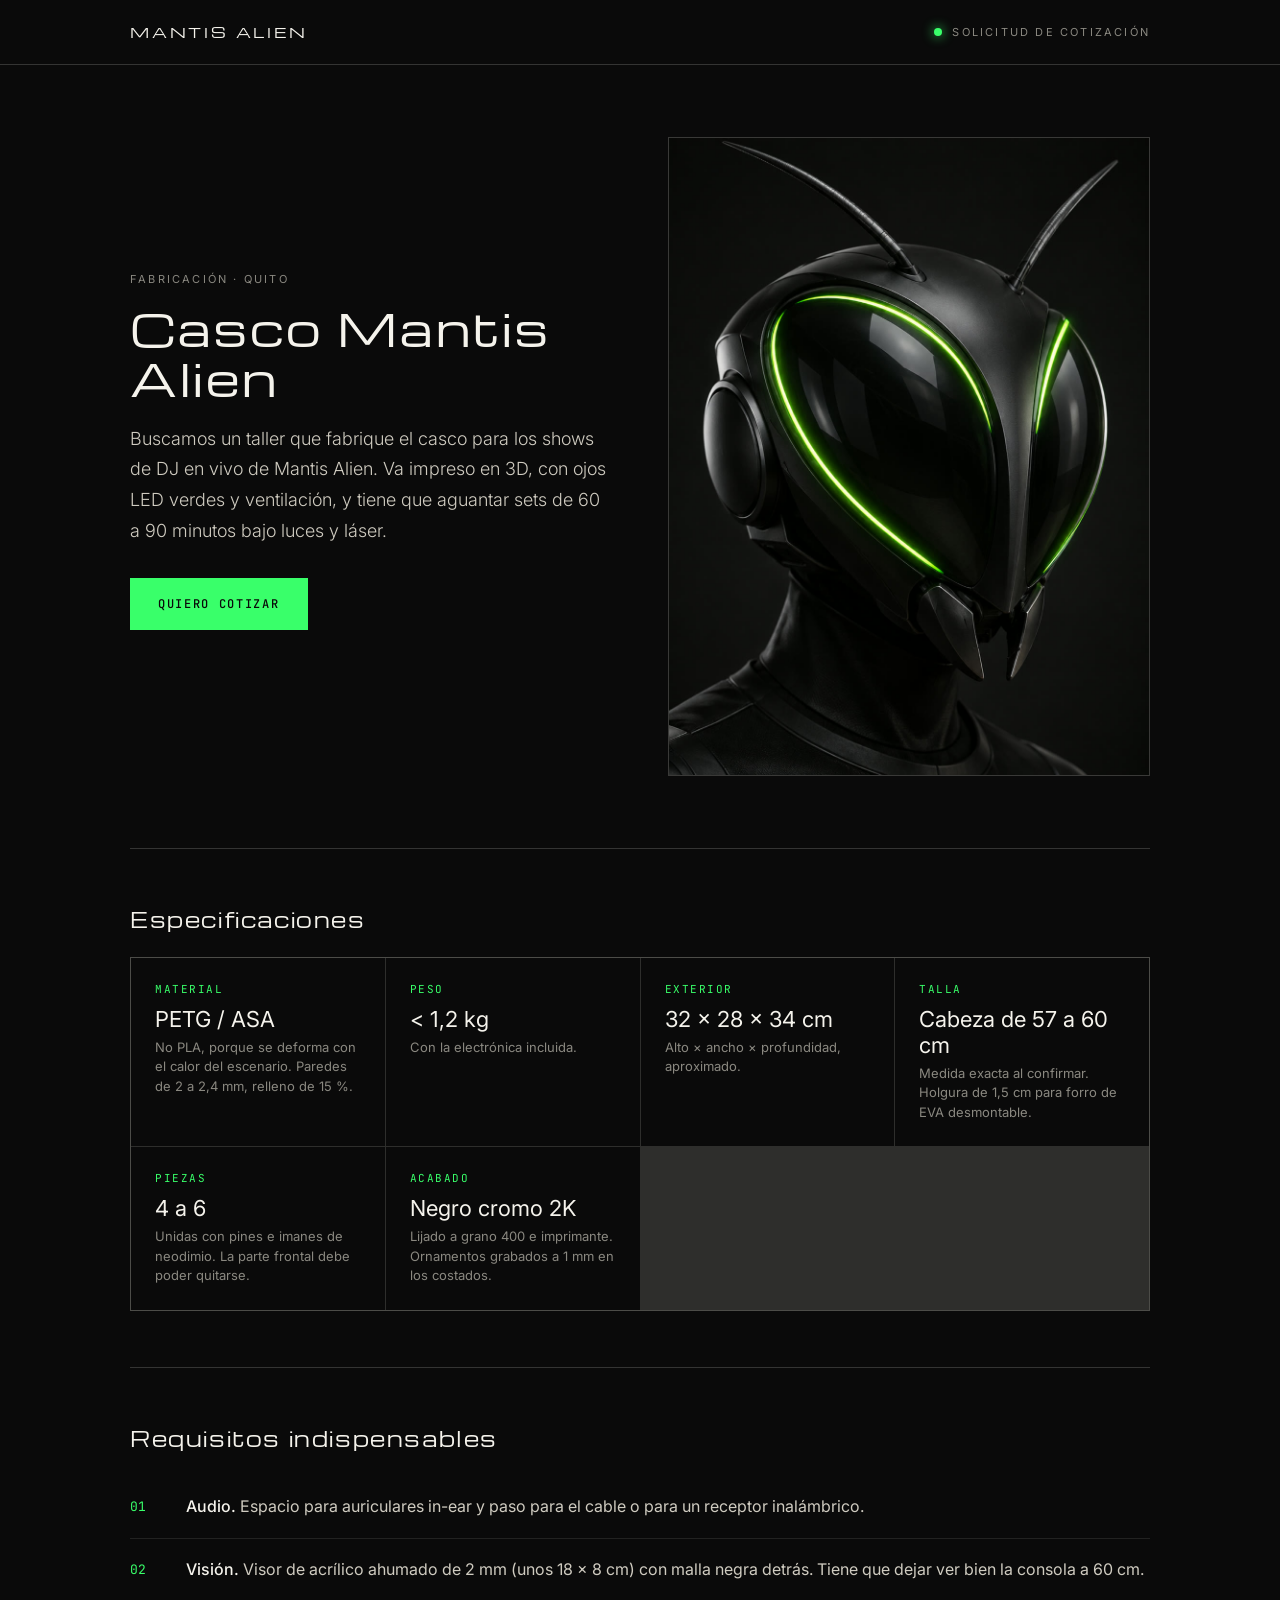
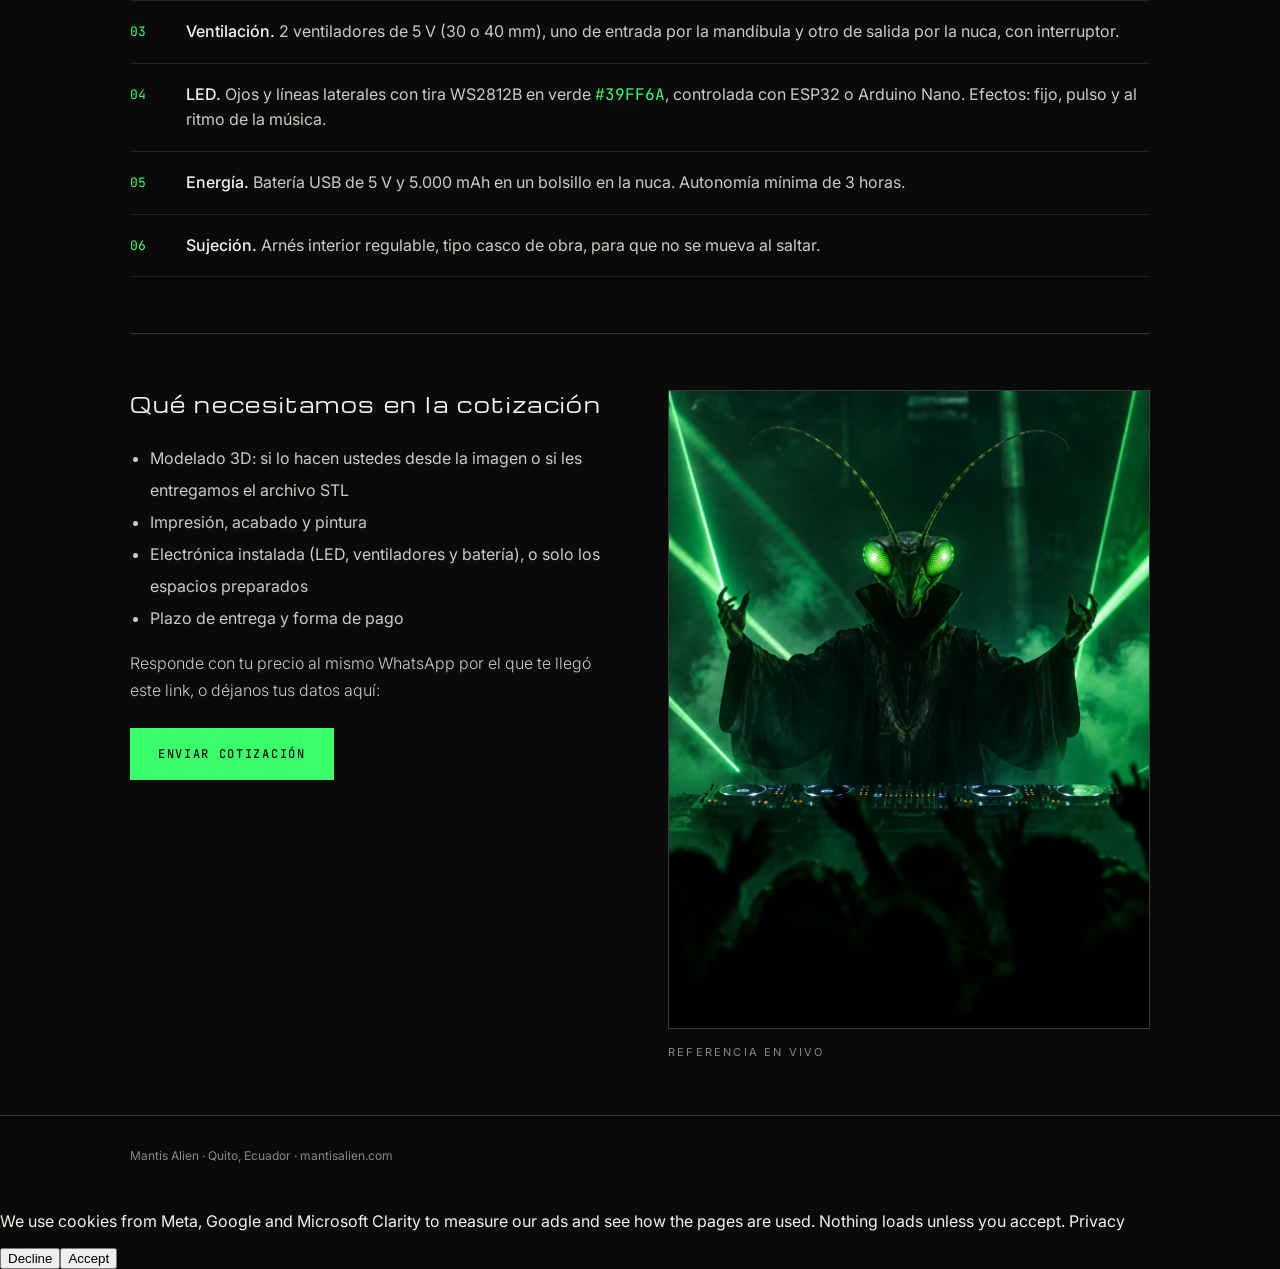
==== casco.html @ 7d192643 "Add helmet fabrication brief page (noindex) Co-Authored-By: Claude Opus 5.5 <noreply@anthropic.com> " ====
<!doctype html>
<html lang="es">
<head>
<meta charset="utf-8">
<meta name="viewport" content="width=device-width, initial-scale=1">
<title>Casco Mantis Alien — Solicitud de cotización</title>
<meta name="robots" content="noindex, nofollow">
<meta name="description" content="Brief de fabricación del casco Mantis Alien para shows de DJ en vivo. Solicitud de cotización.">
<meta property="og:title" content="Casco Mantis Alien — Solicitud de cotización">
<meta property="og:description" content="Casco impreso en 3D con LED y ventilación para shows de DJ. ¿Nos cotizas?">
<meta property="og:image" content="https://mantisalien.com/assets/casco/casco-b.jpg">
<meta property="og:url" content="https://mantisalien.com/casco.html">
<meta name="twitter:card" content="summary_large_image">
<meta name="theme-color" content="#0A0A0A">
<link rel="icon" href="assets/favicon.svg" type="image/svg+xml">
<link rel="preconnect" href="https://fonts.googleapis.com">
<link rel="preconnect" href="https://fonts.gstatic.com" crossorigin>
<link href="https://fonts.googleapis.com/css2?family=Michroma&family=Inter:wght@300;400;500;600&family=JetBrains+Mono:wght@400;500&display=swap" rel="stylesheet">
<style>
  body{margin:0;background:#0A0A0A;color:#F5F3EC;font-family:'Inter',sans-serif}
  *{box-sizing:border-box} a{color:inherit;text-decoration:none}
  .disp{font-family:'Michroma',sans-serif}.mono{font-family:'JetBrains Mono',monospace}
  .wrap{max-width:1100px;margin:0 auto;padding:0 40px}
  .bar{border-bottom:1px solid rgba(245,243,236,.18)}
  .bar .wrap{display:flex;justify-content:space-between;align-items:center;padding-top:22px;padding-bottom:22px}
  .lbl{font-size:11px;letter-spacing:.2em;text-transform:uppercase;color:#8A8880}
  .dot{width:8px;height:8px;border-radius:50%;background:#39FF6A;display:inline-block;margin-right:10px;box-shadow:0 0 12px #39FF6A}
  .hero{display:grid;grid-template-columns:1fr 1fr;gap:56px;align-items:center;padding:72px 0}
  .hero img{width:100%;display:block;border:1px solid rgba(245,243,236,.2)}
  h1{margin:16px 0 20px;font-size:44px;line-height:1.15;font-weight:400;letter-spacing:.05em}
  h2{font-size:20px;font-weight:400;letter-spacing:.08em;margin:0 0 24px}
  p.lead{font-size:18px;line-height:1.7;font-weight:300;color:#CFCBC0}
  .btn{display:inline-block;background:#39FF6A;color:#0A0A0A;padding:18px 28px;font-family:'JetBrains Mono',monospace;font-size:12px;letter-spacing:.14em;text-transform:uppercase;font-weight:500}
  .btn:hover{background:#F5F3EC}
  section{border-top:1px solid rgba(245,243,236,.18);padding:56px 0}
  .specs{display:grid;grid-template-columns:repeat(auto-fill,minmax(230px,1fr));gap:1px;background:rgba(245,243,236,.15);border:1px solid rgba(245,243,236,.15)}
  .spec{background:#0A0A0A;padding:24px}
  .spec .k{font-family:'JetBrains Mono',monospace;font-size:11px;letter-spacing:.14em;text-transform:uppercase;color:#39FF6A}
  .spec .v{font-size:22px;margin:10px 0 6px}
  .spec .n{font-size:13px;color:#8A8880;line-height:1.5}
  ol.req{list-style:none;padding:0;margin:0;counter-reset:r}
  ol.req li{counter-increment:r;display:grid;grid-template-columns:56px 1fr;padding:18px 0;border-bottom:1px solid rgba(245,243,236,.1);font-size:16px;line-height:1.6;color:#CFCBC0}
  ol.req li::before{content:"0" counter(r);font-family:'JetBrains Mono',monospace;color:#39FF6A;font-size:13px;padding-top:3px}
  ol.req b{color:#F5F3EC;font-weight:500}
  .two{display:grid;grid-template-columns:1fr 1fr;gap:56px;align-items:start}
  .two img{width:100%;border:1px solid rgba(245,243,236,.2)}
  ul.q{padding-left:20px;line-height:2;color:#CFCBC0;font-size:16px}
  footer{border-top:1px solid rgba(245,243,236,.18);padding:32px 0;color:#8A8880;font-size:12px}
  @media (max-width:820px){
    .wrap{padding:0 16px}.hero,.two{grid-template-columns:1fr;gap:32px}.hero{padding:40px 0}
    h1{font-size:30px}
  }
</style>
</head>
<body>
<div class="bar"><div class="wrap">
  <a href="https://mantisalien.com" class="disp" style="letter-spacing:.2em;font-size:14px">MANTIS ALIEN</a>
  <span class="lbl"><span class="dot"></span>Solicitud de cotización</span>
</div></div>

<main class="wrap">
  <div class="hero">
    <div>
      <span class="lbl">Fabricación · Quito</span>
      <h1 class="disp">Casco Mantis Alien</h1>
      <p class="lead">Buscamos un taller que fabrique el casco para los shows de DJ en vivo de Mantis Alien. Va impreso en 3D, con ojos LED verdes y ventilación, y tiene que aguantar sets de 60 a 90 minutos bajo luces y láser.</p>
      <p style="margin-top:32px"><a class="btn" href="#cotizar">Quiero cotizar</a></p>
    </div>
    <img src="assets/casco/casco-b.jpg" alt="Concepto del casco Mantis Alien: negro cromo con ojos LED verdes">
  </div>

  <section>
    <h2 class="disp">Especificaciones</h2>
    <div class="specs">
      <div class="spec"><div class="k">Material</div><div class="v">PETG / ASA</div><div class="n">No PLA, porque se deforma con el calor del escenario. Paredes de 2 a 2,4 mm, relleno de 15 %.</div></div>
      <div class="spec"><div class="k">Peso</div><div class="v">&lt; 1,2 kg</div><div class="n">Con la electrónica incluida.</div></div>
      <div class="spec"><div class="k">Exterior</div><div class="v">32 × 28 × 34 cm</div><div class="n">Alto × ancho × profundidad, aproximado.</div></div>
      <div class="spec"><div class="k">Talla</div><div class="v">Cabeza de 57 a 60 cm</div><div class="n">Medida exacta al confirmar. Holgura de 1,5 cm para forro de EVA desmontable.</div></div>
      <div class="spec"><div class="k">Piezas</div><div class="v">4 a 6</div><div class="n">Unidas con pines e imanes de neodimio. La parte frontal debe poder quitarse.</div></div>
      <div class="spec"><div class="k">Acabado</div><div class="v">Negro cromo 2K</div><div class="n">Lijado a grano 400 e imprimante. Ornamentos grabados a 1 mm en los costados.</div></div>
    </div>
  </section>

  <section>
    <h2 class="disp">Requisitos indispensables</h2>
    <ol class="req">
      <li><span><b>Audio.</b> Espacio para auriculares in-ear y paso para el cable o para un receptor inalámbrico.</span></li>
      <li><span><b>Visión.</b> Visor de acrílico ahumado de 2 mm (unos 18 × 8 cm) con malla negra detrás. Tiene que dejar ver bien la consola a 60 cm.</span></li>
      <li><span><b>Ventilación.</b> 2 ventiladores de 5 V (30 o 40 mm), uno de entrada por la mandíbula y otro de salida por la nuca, con interruptor.</span></li>
      <li><span><b>LED.</b> Ojos y líneas laterales con tira WS2812B en verde <span class="mono" style="color:#39FF6A">#39FF6A</span>, controlada con ESP32 o Arduino Nano. Efectos: fijo, pulso y al ritmo de la música.</span></li>
      <li><span><b>Energía.</b> Batería USB de 5 V y 5.000 mAh en un bolsillo en la nuca. Autonomía mínima de 3 horas.</span></li>
      <li><span><b>Sujeción.</b> Arnés interior regulable, tipo casco de obra, para que no se mueva al saltar.</span></li>
    </ol>
  </section>

  <section id="cotizar">
    <div class="two">
      <div>
        <h2 class="disp">Qué necesitamos en la cotización</h2>
        <ul class="q">
          <li>Modelado 3D: si lo hacen ustedes desde la imagen o si les entregamos el archivo STL</li>
          <li>Impresión, acabado y pintura</li>
          <li>Electrónica instalada (LED, ventiladores y batería), o solo los espacios preparados</li>
          <li>Plazo de entrega y forma de pago</li>
        </ul>
        <p class="lead" style="font-size:16px">Responde con tu precio al mismo WhatsApp por el que te llegó este link, o déjanos tus datos aquí:</p>
        <p style="margin-top:24px"><a class="btn" href="community.html?topic=casco">Enviar cotización</a></p>
      </div>
      <figure style="margin:0">
        <img src="assets/casco/casco-vivo.jpg" alt="Referencia de cómo se ve el casco en un show en vivo">
        <figcaption class="lbl" style="margin-top:12px">Referencia en vivo</figcaption>
      </figure>
    </div>
  </section>
</main>

<footer><div class="wrap">Mantis Alien · Quito, Ecuador · mantisalien.com</div></footer>
<script src="assets/tracking.js" defer></script>
</body>
</html>
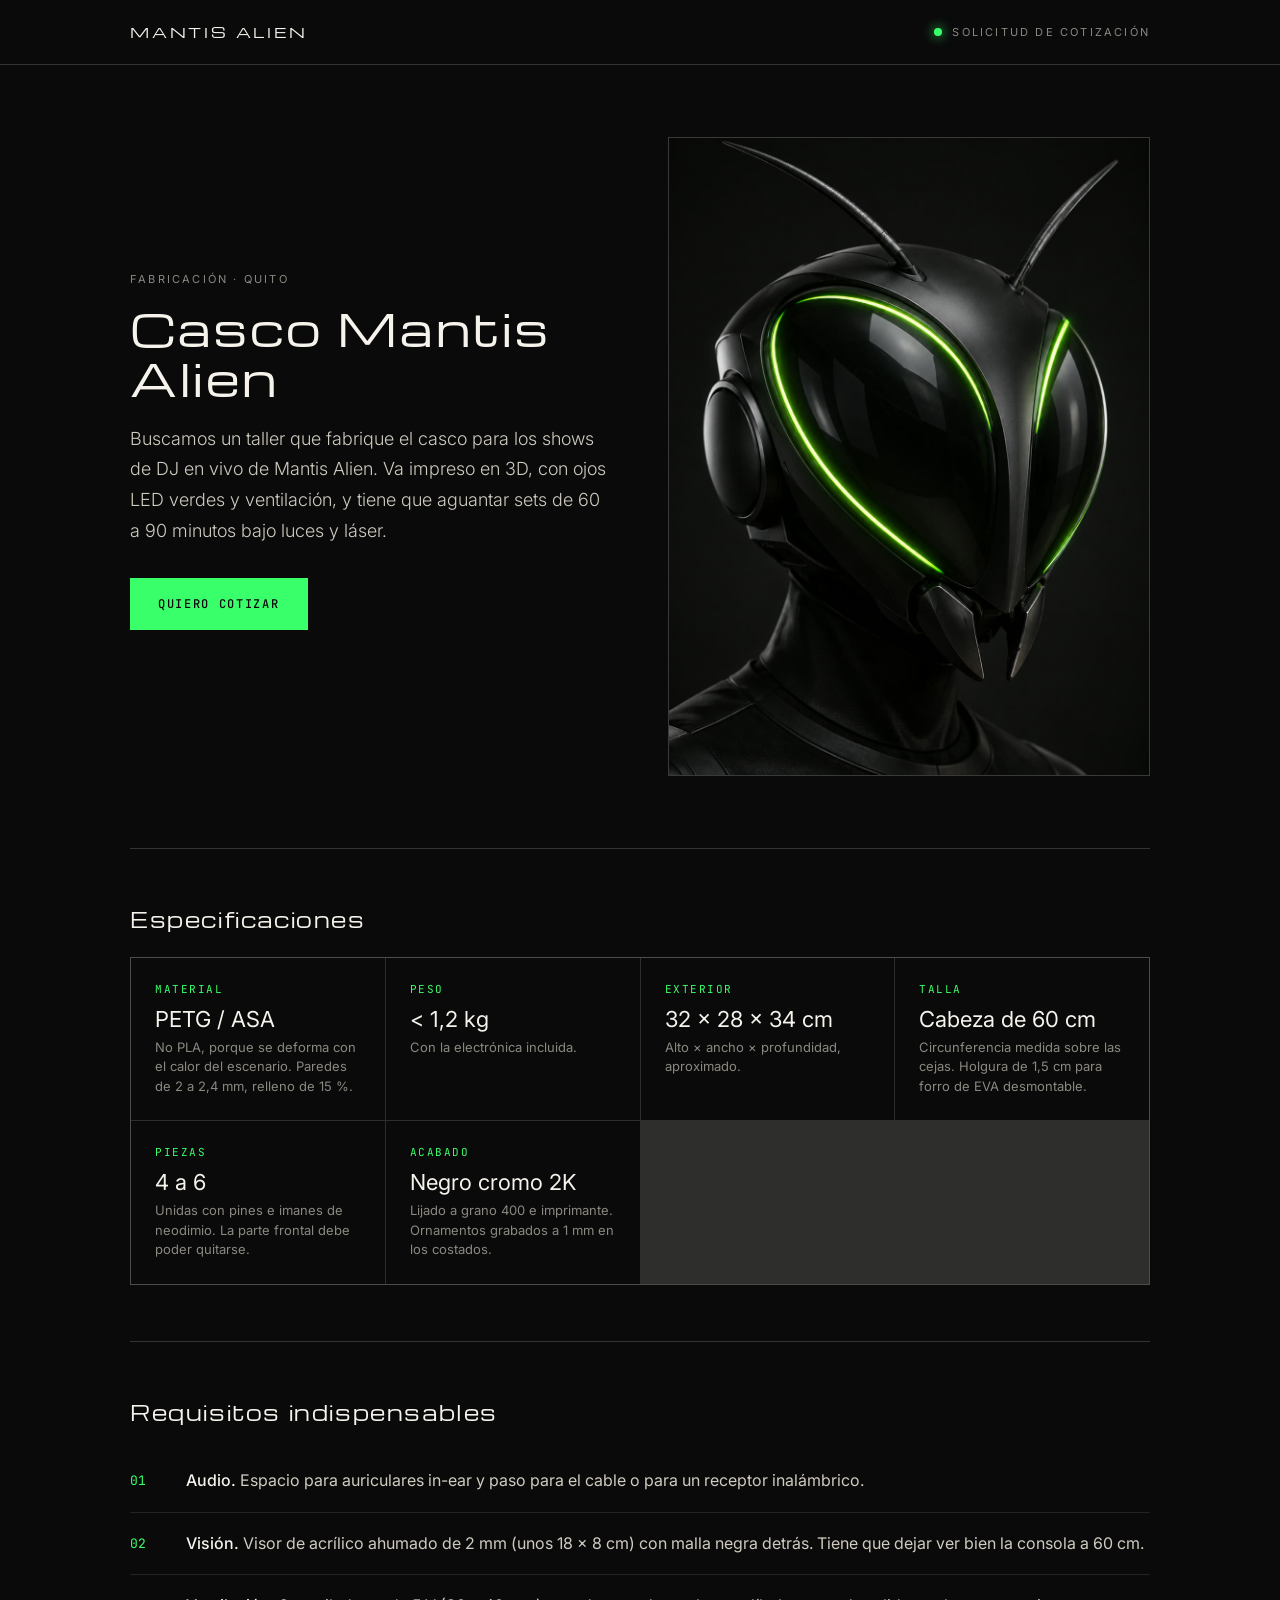
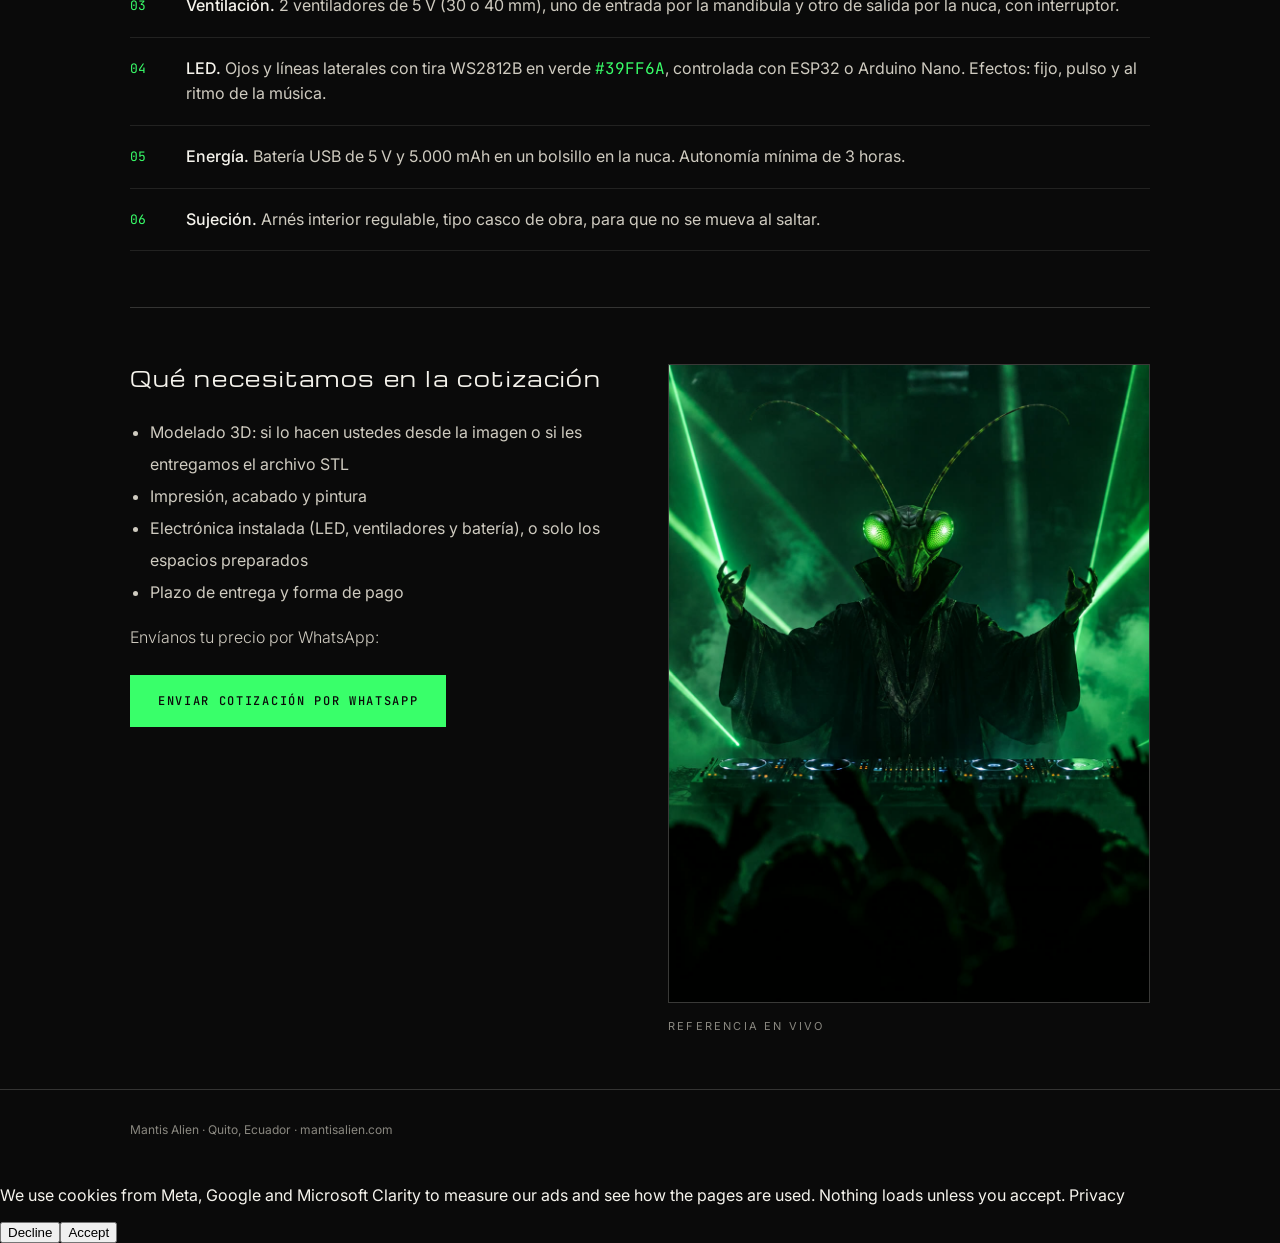
==== commit 7bb4a647: "Casco brief: 60 cm head size, WhatsApp CTA Co-Authored-By: Claude Opus 5.5 <noreply@anthropic.com> C" ====
--- a/casco.html
+++ b/casco.html
@@ -64,7 +64,7 @@
       <span class="lbl">Fabricación · Quito</span>
       <h1 class="disp">Casco Mantis Alien</h1>
       <p class="lead">Buscamos un taller que fabrique el casco para los shows de DJ en vivo de Mantis Alien. Va impreso en 3D, con ojos LED verdes y ventilación, y tiene que aguantar sets de 60 a 90 minutos bajo luces y láser.</p>
-      <p style="margin-top:32px"><a class="btn" href="#cotizar">Quiero cotizar</a></p>
+      <p style="margin-top:32px"><a class="btn" href="https://wa.me/593981872561?text=Hola%2C%20vi%20el%20brief%20del%20casco%20Mantis%20Alien%20y%20quiero%20cotizar." target="_blank" rel="noopener">Quiero cotizar</a></p>
     </div>
     <img src="assets/casco/casco-b.jpg" alt="Concepto del casco Mantis Alien: negro cromo con ojos LED verdes">
   </div>
@@ -75,7 +75,7 @@
       <div class="spec"><div class="k">Material</div><div class="v">PETG / ASA</div><div class="n">No PLA, porque se deforma con el calor del escenario. Paredes de 2 a 2,4 mm, relleno de 15 %.</div></div>
       <div class="spec"><div class="k">Peso</div><div class="v">&lt; 1,2 kg</div><div class="n">Con la electrónica incluida.</div></div>
       <div class="spec"><div class="k">Exterior</div><div class="v">32 × 28 × 34 cm</div><div class="n">Alto × ancho × profundidad, aproximado.</div></div>
-      <div class="spec"><div class="k">Talla</div><div class="v">Cabeza de 57 a 60 cm</div><div class="n">Medida exacta al confirmar. Holgura de 1,5 cm para forro de EVA desmontable.</div></div>
+      <div class="spec"><div class="k">Talla</div><div class="v">Cabeza de 60 cm</div><div class="n">Circunferencia medida sobre las cejas. Holgura de 1,5 cm para forro de EVA desmontable.</div></div>
       <div class="spec"><div class="k">Piezas</div><div class="v">4 a 6</div><div class="n">Unidas con pines e imanes de neodimio. La parte frontal debe poder quitarse.</div></div>
       <div class="spec"><div class="k">Acabado</div><div class="v">Negro cromo 2K</div><div class="n">Lijado a grano 400 e imprimante. Ornamentos grabados a 1 mm en los costados.</div></div>
     </div>
@@ -103,8 +103,8 @@
           <li>Electrónica instalada (LED, ventiladores y batería), o solo los espacios preparados</li>
           <li>Plazo de entrega y forma de pago</li>
         </ul>
-        <p class="lead" style="font-size:16px">Responde con tu precio al mismo WhatsApp por el que te llegó este link, o déjanos tus datos aquí:</p>
-        <p style="margin-top:24px"><a class="btn" href="community.html?topic=casco">Enviar cotización</a></p>
+        <p class="lead" style="font-size:16px">Envíanos tu precio por WhatsApp:</p>
+        <p style="margin-top:24px"><a class="btn" href="https://wa.me/593981872561?text=Hola%2C%20vi%20el%20brief%20del%20casco%20Mantis%20Alien%20y%20quiero%20cotizar." target="_blank" rel="noopener">Enviar cotización por WhatsApp</a></p>
       </div>
       <figure style="margin:0">
         <img src="assets/casco/casco-vivo.jpg" alt="Referencia de cómo se ve el casco en un show en vivo">
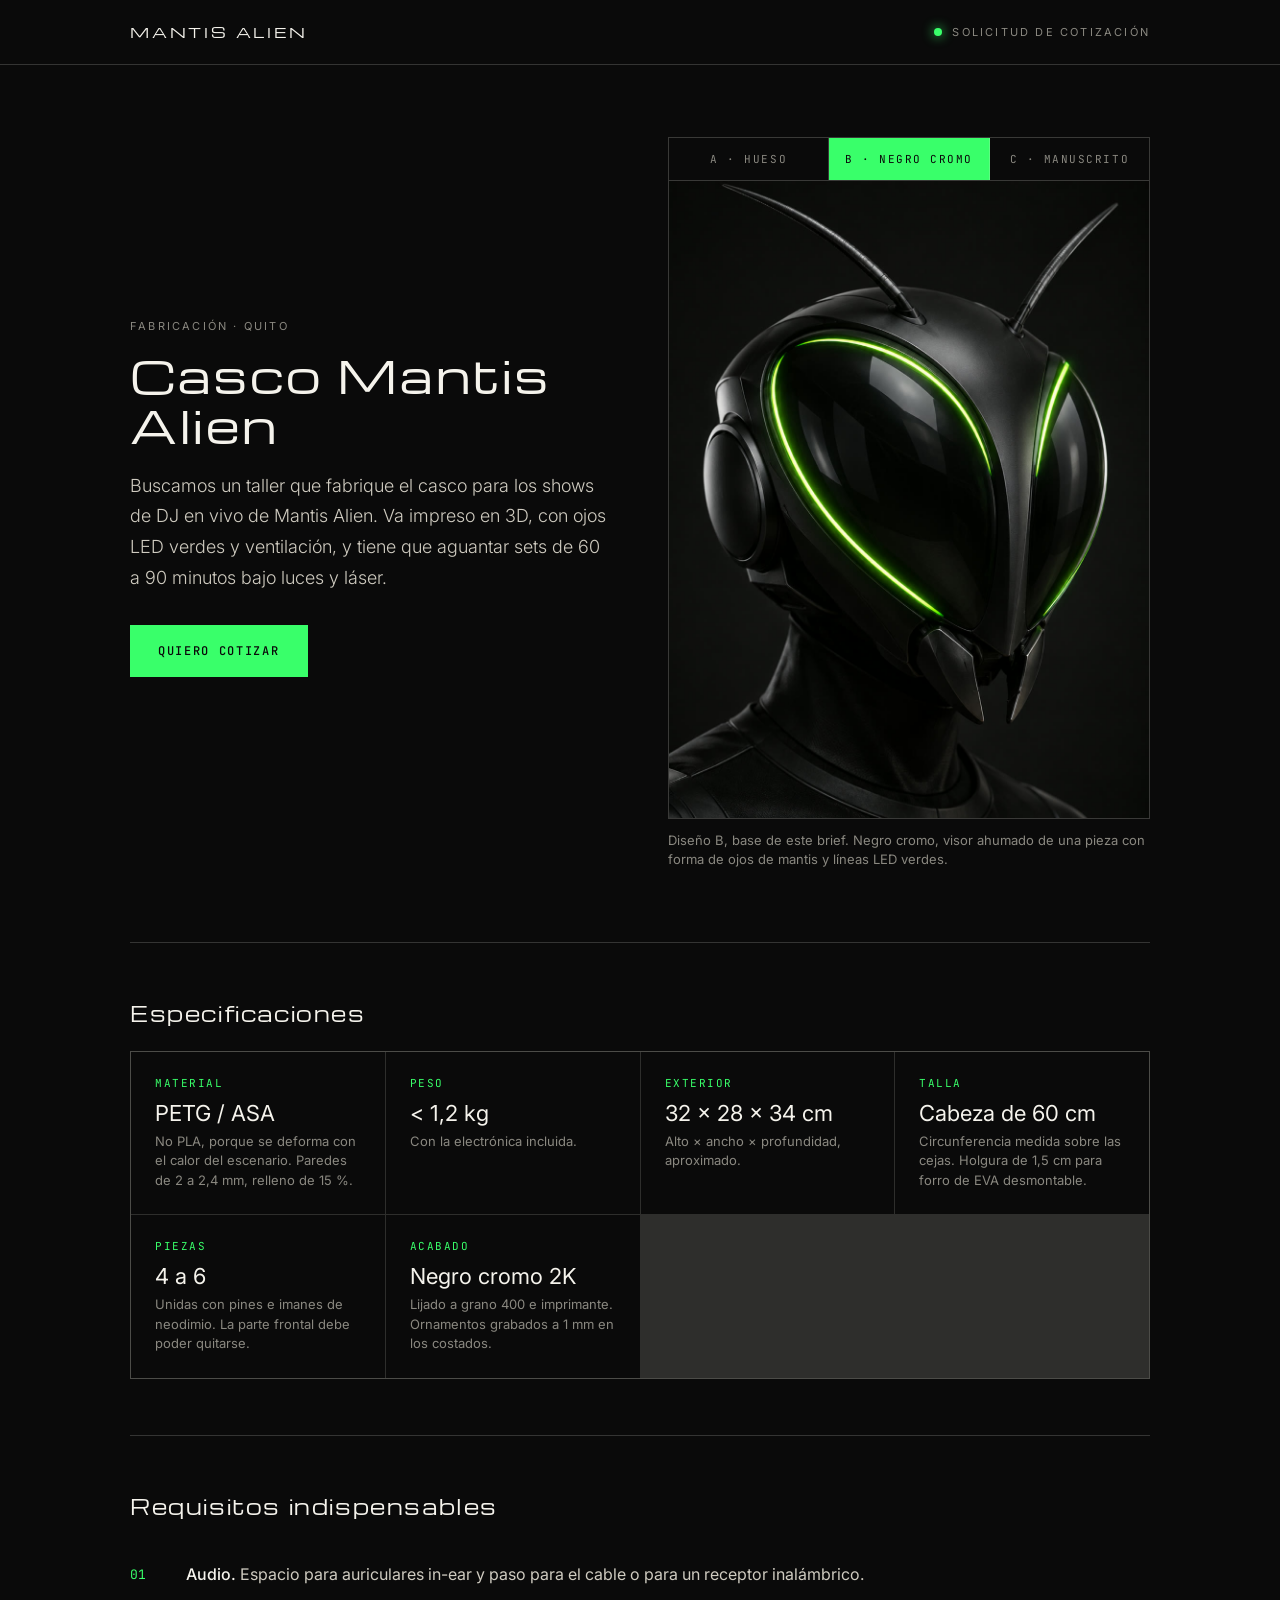
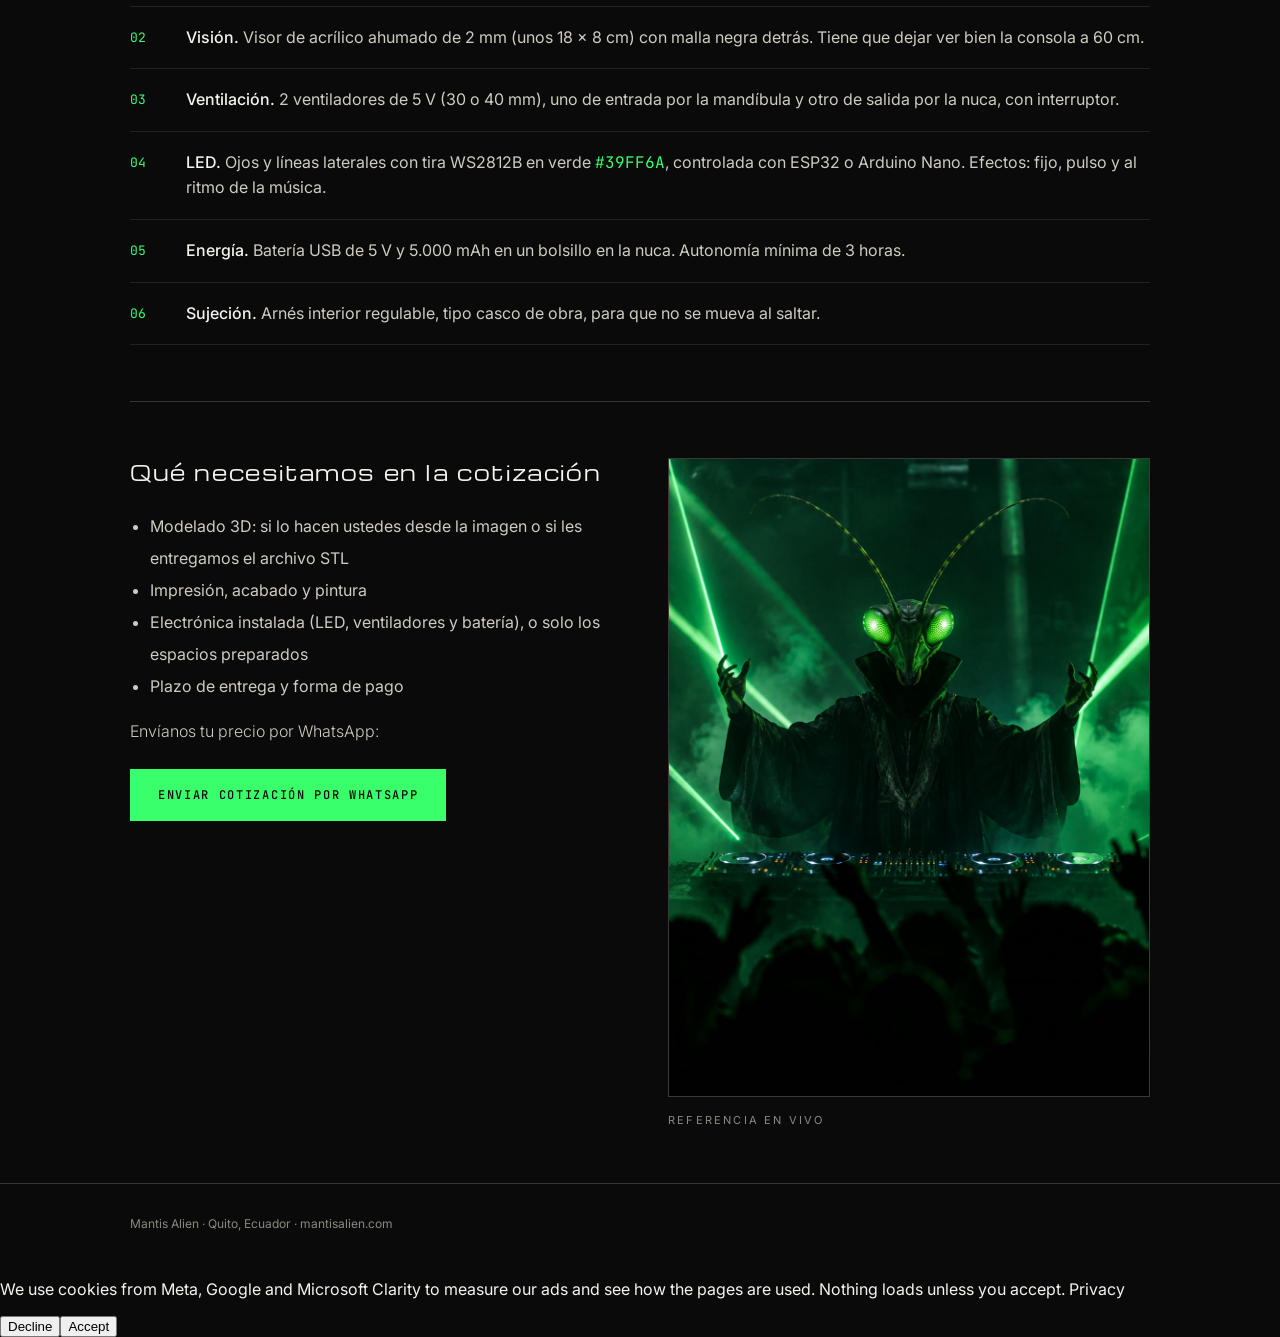
==== commit 114d7cac: "Casco brief: tabs with all three helmet designs (A, B, C) Co-Authored-By: Claude Opus 5.5 <noreply@a" ====
--- a/casco.html
+++ b/casco.html
@@ -26,7 +26,7 @@
   .lbl{font-size:11px;letter-spacing:.2em;text-transform:uppercase;color:#8A8880}
   .dot{width:8px;height:8px;border-radius:50%;background:#39FF6A;display:inline-block;margin-right:10px;box-shadow:0 0 12px #39FF6A}
   .hero{display:grid;grid-template-columns:1fr 1fr;gap:56px;align-items:center;padding:72px 0}
-  .hero img{width:100%;display:block;border:1px solid rgba(245,243,236,.2)}
+  .hero img,.panel img{width:100%;display:block;border:1px solid rgba(245,243,236,.2)}
   h1{margin:16px 0 20px;font-size:44px;line-height:1.15;font-weight:400;letter-spacing:.05em}
   h2{font-size:20px;font-weight:400;letter-spacing:.08em;margin:0 0 24px}
   p.lead{font-size:18px;line-height:1.7;font-weight:300;color:#CFCBC0}
@@ -46,6 +46,14 @@
   .two img{width:100%;border:1px solid rgba(245,243,236,.2)}
   ul.q{padding-left:20px;line-height:2;color:#CFCBC0;font-size:16px}
   footer{border-top:1px solid rgba(245,243,236,.18);padding:32px 0;color:#8A8880;font-size:12px}
+  .tabs{display:flex;gap:0;border:1px solid rgba(245,243,236,.2);border-bottom:0}
+  .tabs button{flex:1;background:transparent;color:#8A8880;border:0;border-right:1px solid rgba(245,243,236,.2);padding:14px 8px;font-family:'JetBrains Mono',monospace;font-size:11px;letter-spacing:.14em;text-transform:uppercase;cursor:pointer}
+  .tabs button:last-child{border-right:0}
+  .tabs button[aria-selected="true"]{color:#0A0A0A;background:#39FF6A}
+  .tabs button:hover:not([aria-selected="true"]){color:#F5F3EC}
+  .tabs button:focus-visible{outline:2px solid #39FF6A;outline-offset:-2px}
+  .panel[hidden]{display:none}
+  .panel p{margin:12px 0 0;font-size:13px;line-height:1.5;color:#8A8880}
   @media (max-width:820px){
     .wrap{padding:0 16px}.hero,.two{grid-template-columns:1fr;gap:32px}.hero{padding:40px 0}
     h1{font-size:30px}
@@ -66,7 +74,25 @@
       <p class="lead">Buscamos un taller que fabrique el casco para los shows de DJ en vivo de Mantis Alien. Va impreso en 3D, con ojos LED verdes y ventilación, y tiene que aguantar sets de 60 a 90 minutos bajo luces y láser.</p>
       <p style="margin-top:32px"><a class="btn" href="https://wa.me/593981872561?text=Hola%2C%20vi%20el%20brief%20del%20casco%20Mantis%20Alien%20y%20quiero%20cotizar." target="_blank" rel="noopener">Quiero cotizar</a></p>
     </div>
-    <img src="assets/casco/casco-b.jpg" alt="Concepto del casco Mantis Alien: negro cromo con ojos LED verdes">
+    <div class="designs">
+      <div class="tabs" role="tablist" aria-label="Diseños del casco">
+        <button type="button" role="tab" id="t-a" aria-controls="p-a" aria-selected="false" tabindex="-1">A · Hueso</button>
+        <button type="button" role="tab" id="t-b" aria-controls="p-b" aria-selected="true">B · Negro cromo</button>
+        <button type="button" role="tab" id="t-c" aria-controls="p-c" aria-selected="false" tabindex="-1">C · Manuscrito</button>
+      </div>
+      <div class="panel" role="tabpanel" id="p-a" aria-labelledby="t-a" hidden>
+        <img src="assets/casco/casco-a.jpg" alt="Diseño A del casco Mantis Alien: carcasa blanco hueso con líneas grabadas y ojos negros con LED verde" loading="lazy">
+        <p>Diseño A. Carcasa blanco hueso mate con líneas grabadas, ojos negros brillantes con LED verde por dentro y antenas delgadas.</p>
+      </div>
+      <div class="panel" role="tabpanel" id="p-b" aria-labelledby="t-b">
+        <img src="assets/casco/casco-b.jpg" alt="Diseño B del casco Mantis Alien: negro cromo con ojos LED verdes">
+        <p>Diseño B, base de este brief. Negro cromo, visor ahumado de una pieza con forma de ojos de mantis y líneas LED verdes.</p>
+      </div>
+      <div class="panel" role="tabpanel" id="p-c" aria-labelledby="t-c" hidden>
+        <img src="assets/casco/casco-c.jpg" alt="Diseño C del casco Mantis Alien: laca negra con ornamentos rojo óxido y dorado y ojos dorados" loading="lazy">
+        <p>Diseño C. Laca negra con ornamentos grabados en rojo óxido y dorado, ojos dorados reflectivos y mandala en la frente.</p>
+      </div>
+    </div>
   </div>
 
   <section>
@@ -115,6 +141,18 @@
 </main>
 
 <footer><div class="wrap">Mantis Alien · Quito, Ecuador · mantisalien.com</div></footer>
+<script>
+(function(){
+  var tabs=[].slice.call(document.querySelectorAll('.tabs [role="tab"]'));
+  function show(t){
+    tabs.forEach(function(x){var on=x===t;x.setAttribute('aria-selected',on);x.tabIndex=on?0:-1;document.getElementById(x.getAttribute('aria-controls')).hidden=!on;});
+  }
+  tabs.forEach(function(t,i){
+    t.addEventListener('click',function(){show(t)});
+    t.addEventListener('keydown',function(e){var d=e.key==='ArrowRight'?1:e.key==='ArrowLeft'?-1:0;if(!d)return;var n=tabs[(i+d+tabs.length)%tabs.length];show(n);n.focus();e.preventDefault();});
+  });
+})();
+</script>
 <script src="assets/tracking.js" defer></script>
 </body>
 </html>
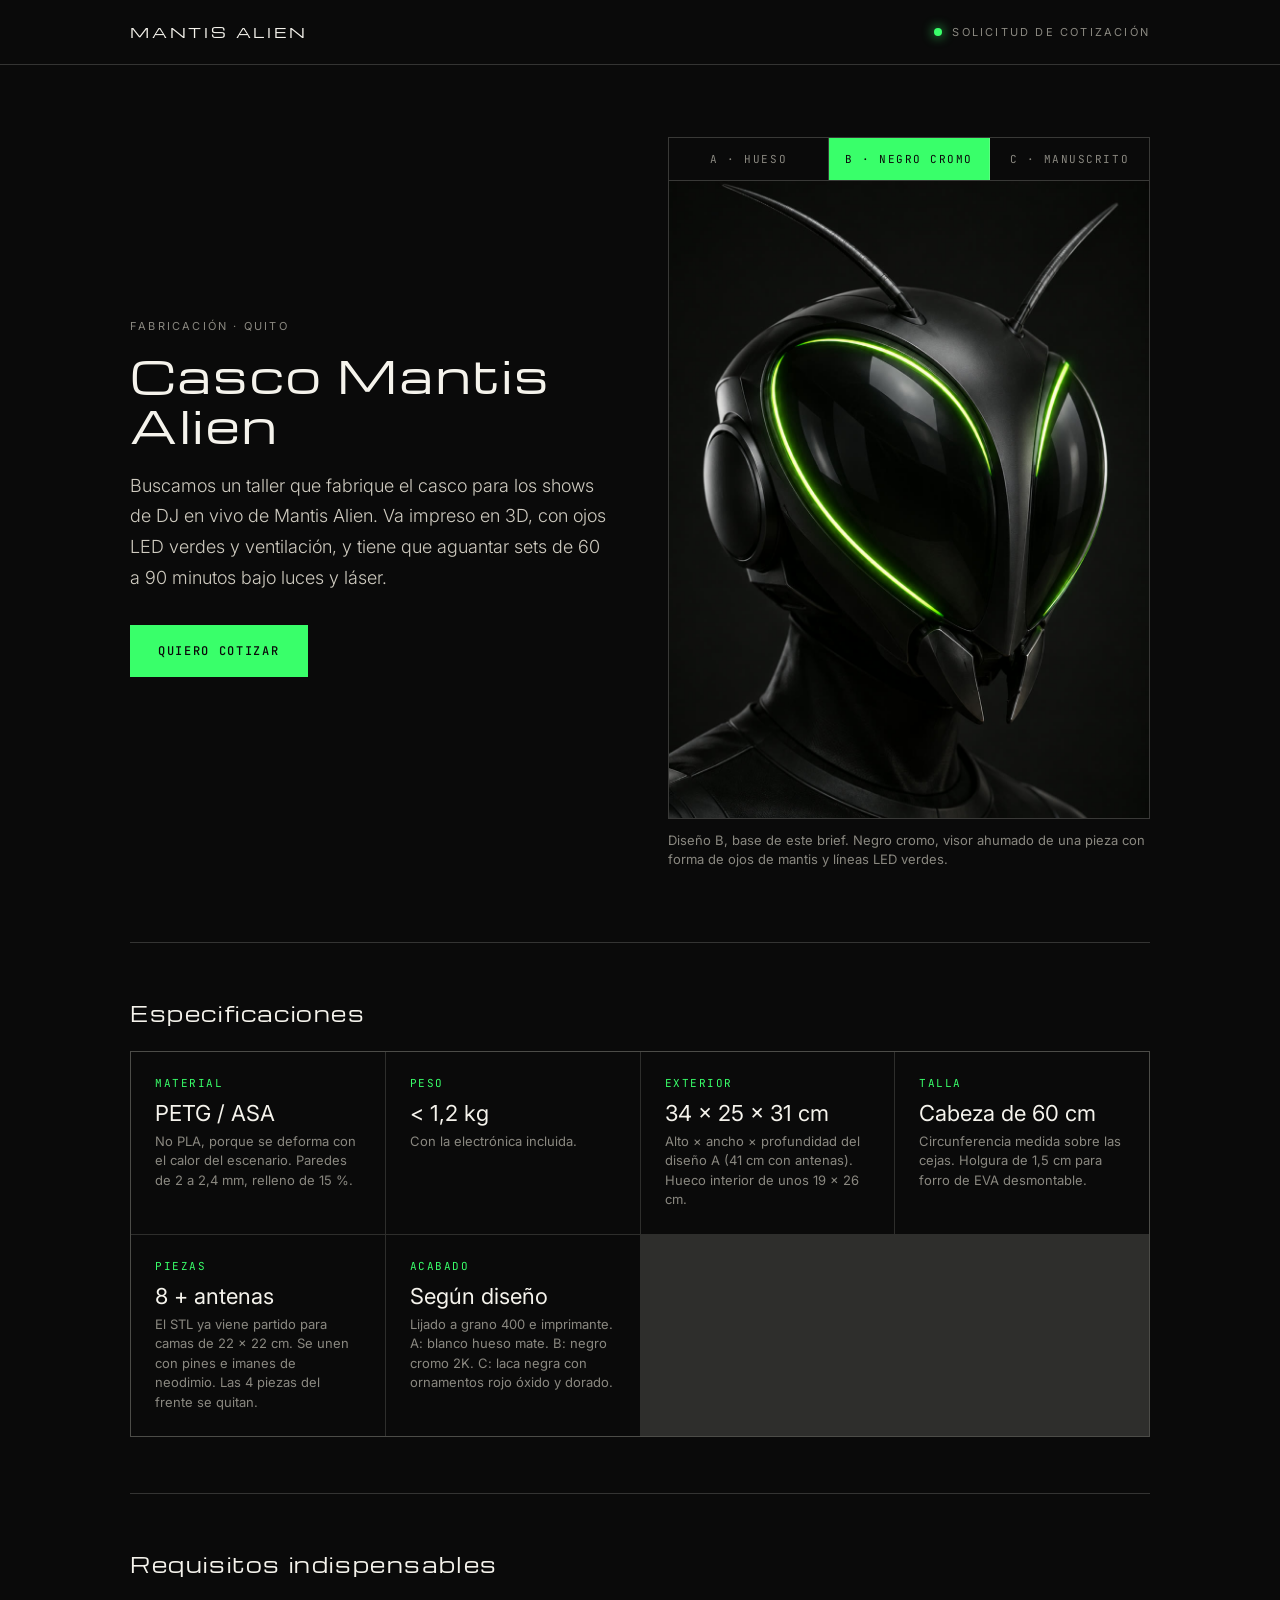
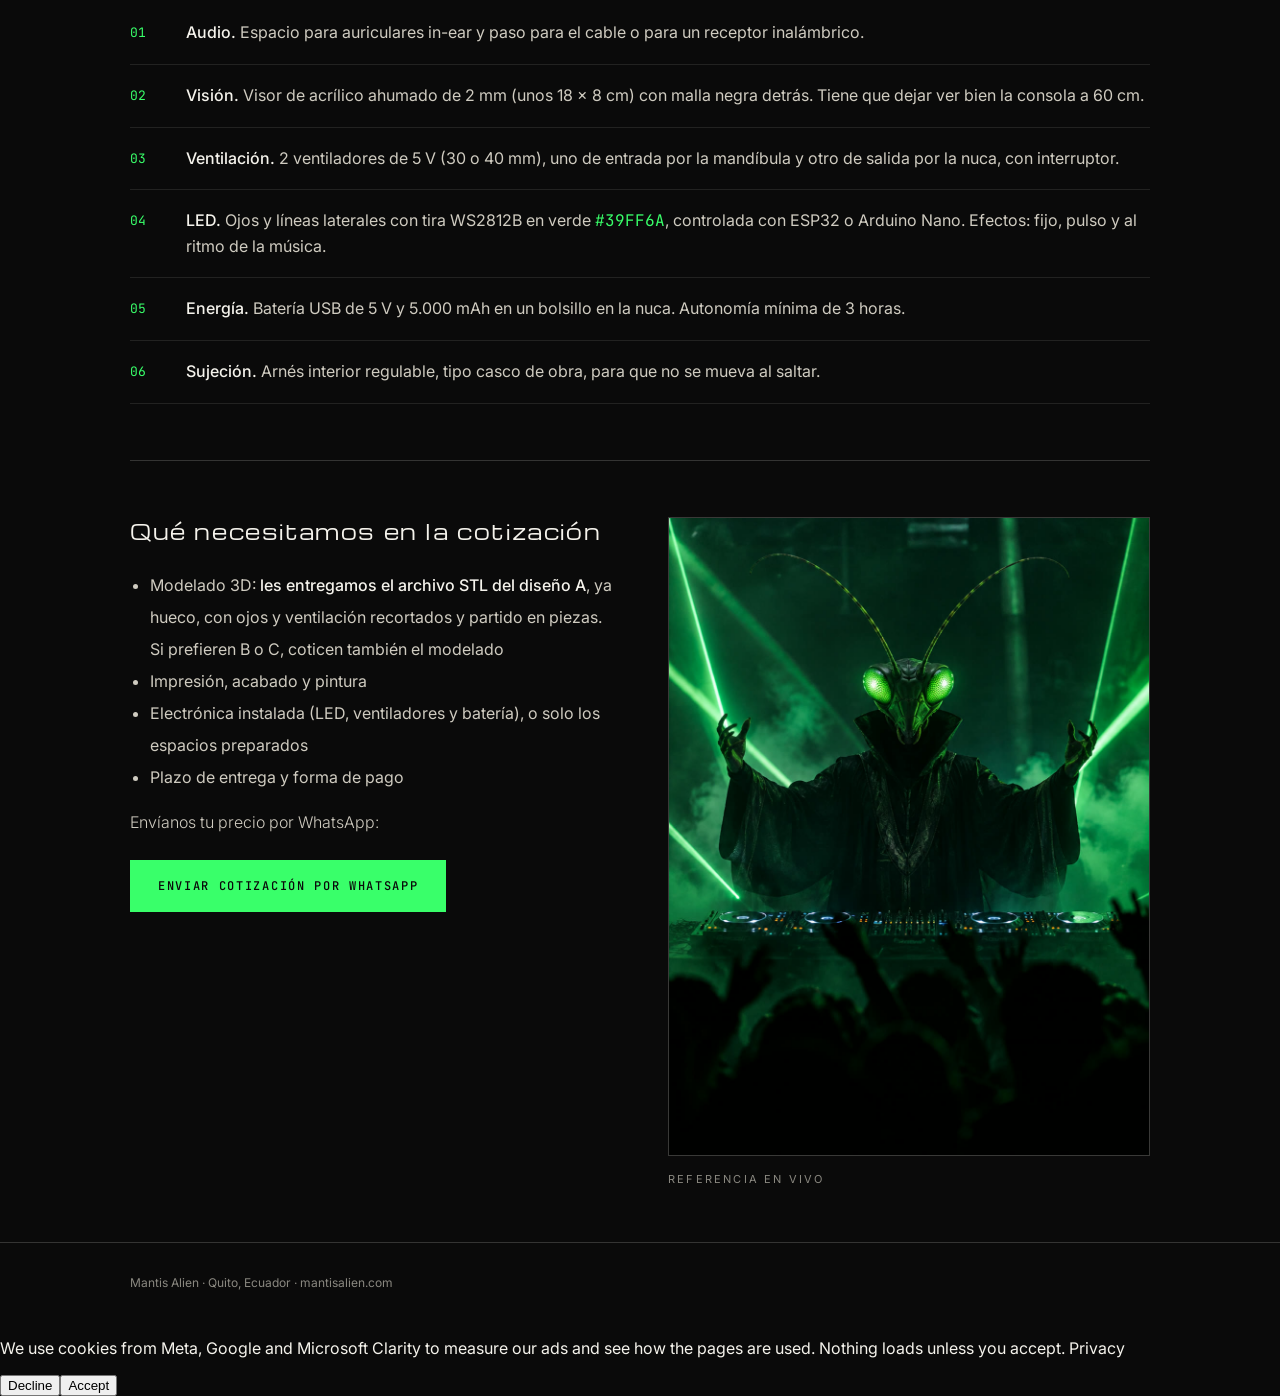
==== commit 168d9d84: "Casco brief: STL of design A is supplied; finish per design; real dimensions Co-Authored-By: Claude " ====
--- a/casco.html
+++ b/casco.html
@@ -100,10 +100,10 @@
     <div class="specs">
       <div class="spec"><div class="k">Material</div><div class="v">PETG / ASA</div><div class="n">No PLA, porque se deforma con el calor del escenario. Paredes de 2 a 2,4 mm, relleno de 15 %.</div></div>
       <div class="spec"><div class="k">Peso</div><div class="v">&lt; 1,2 kg</div><div class="n">Con la electrónica incluida.</div></div>
-      <div class="spec"><div class="k">Exterior</div><div class="v">32 × 28 × 34 cm</div><div class="n">Alto × ancho × profundidad, aproximado.</div></div>
+      <div class="spec"><div class="k">Exterior</div><div class="v">34 × 25 × 31 cm</div><div class="n">Alto × ancho × profundidad del diseño A (41 cm con antenas). Hueco interior de unos 19 × 26 cm.</div></div>
       <div class="spec"><div class="k">Talla</div><div class="v">Cabeza de 60 cm</div><div class="n">Circunferencia medida sobre las cejas. Holgura de 1,5 cm para forro de EVA desmontable.</div></div>
-      <div class="spec"><div class="k">Piezas</div><div class="v">4 a 6</div><div class="n">Unidas con pines e imanes de neodimio. La parte frontal debe poder quitarse.</div></div>
-      <div class="spec"><div class="k">Acabado</div><div class="v">Negro cromo 2K</div><div class="n">Lijado a grano 400 e imprimante. Ornamentos grabados a 1 mm en los costados.</div></div>
+      <div class="spec"><div class="k">Piezas</div><div class="v">8 + antenas</div><div class="n">El STL ya viene partido para camas de 22 × 22 cm. Se unen con pines e imanes de neodimio. Las 4 piezas del frente se quitan.</div></div>
+      <div class="spec"><div class="k">Acabado</div><div class="v">Según diseño</div><div class="n">Lijado a grano 400 e imprimante. A: blanco hueso mate. B: negro cromo 2K. C: laca negra con ornamentos rojo óxido y dorado.</div></div>
     </div>
   </section>
 
@@ -124,7 +124,7 @@
       <div>
         <h2 class="disp">Qué necesitamos en la cotización</h2>
         <ul class="q">
-          <li>Modelado 3D: si lo hacen ustedes desde la imagen o si les entregamos el archivo STL</li>
+          <li>Modelado 3D: <b style="color:#F5F3EC;font-weight:500">les entregamos el archivo STL del diseño A</b>, ya hueco, con ojos y ventilación recortados y partido en piezas. Si prefieren B o C, coticen también el modelado</li>
           <li>Impresión, acabado y pintura</li>
           <li>Electrónica instalada (LED, ventiladores y batería), o solo los espacios preparados</li>
           <li>Plazo de entrega y forma de pago</li>
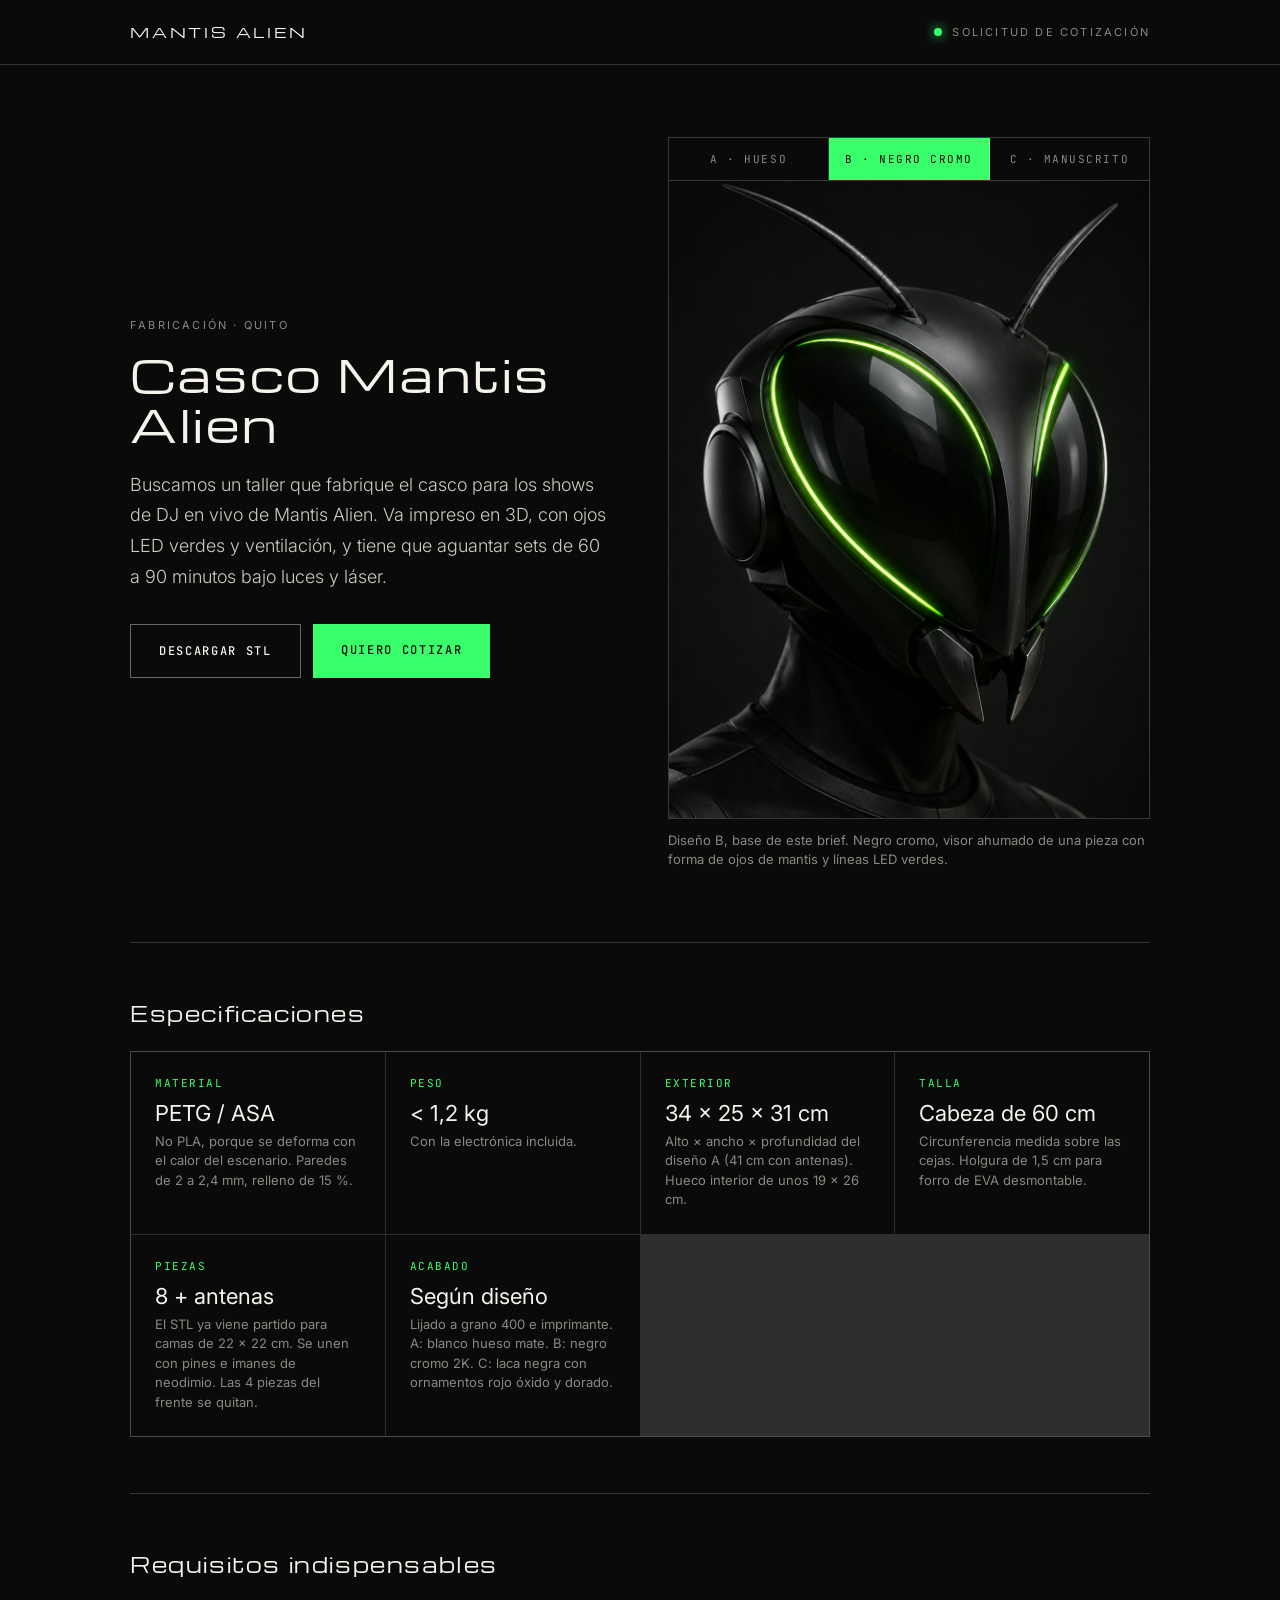
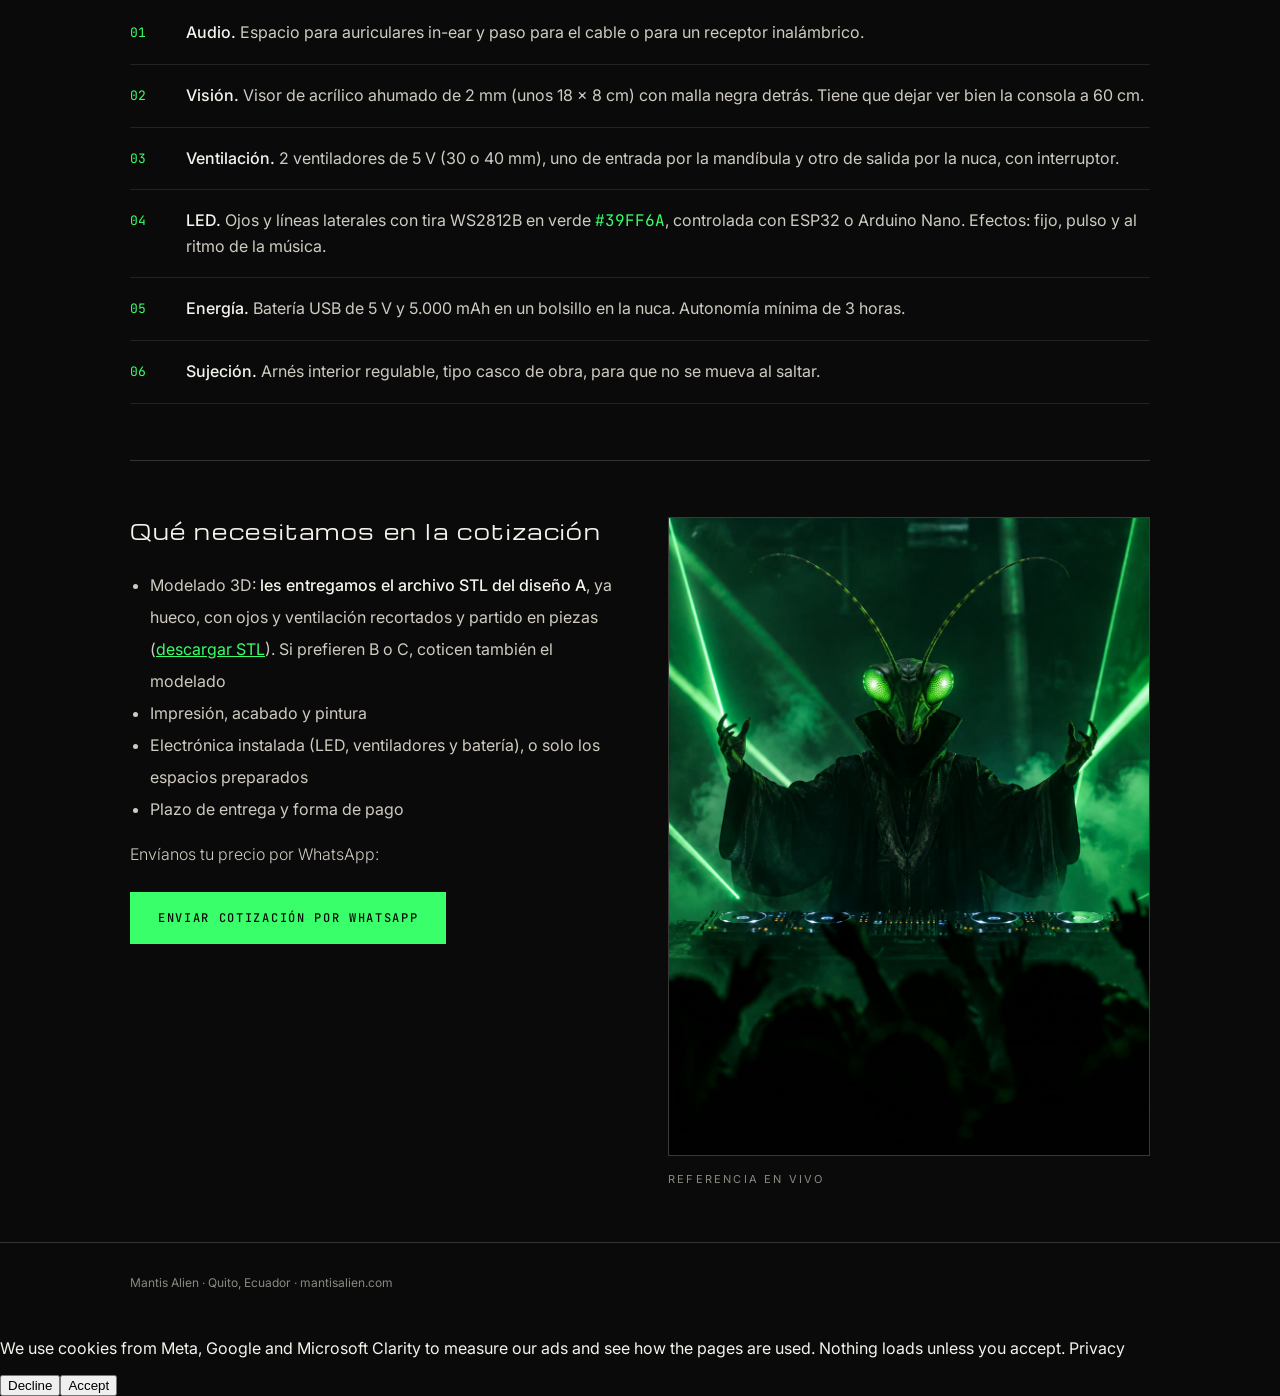
==== commit d52321e2: "Casco brief: link to STL files on Drive Co-Authored-By: Claude Opus 5.5 <noreply@anthropic.com> Clau" ====
--- a/casco.html
+++ b/casco.html
@@ -72,7 +72,7 @@
       <span class="lbl">Fabricación · Quito</span>
       <h1 class="disp">Casco Mantis Alien</h1>
       <p class="lead">Buscamos un taller que fabrique el casco para los shows de DJ en vivo de Mantis Alien. Va impreso en 3D, con ojos LED verdes y ventilación, y tiene que aguantar sets de 60 a 90 minutos bajo luces y láser.</p>
-      <p style="margin-top:32px"><a class="btn" href="https://wa.me/593981872561?text=Hola%2C%20vi%20el%20brief%20del%20casco%20Mantis%20Alien%20y%20quiero%20cotizar." target="_blank" rel="noopener">Quiero cotizar</a></p>
+      <p style="margin-top:32px;display:flex;gap:12px;flex-wrap:wrap"><a class="btn" style="background:transparent;color:#F5F3EC;border:1px solid rgba(245,243,236,.4)" href="https://drive.google.com/drive/folders/1nMl7mYoCjK2tu2e_zL85dzvRtPP9DpIr" target="_blank" rel="noopener">Descargar STL</a><a class="btn" href="https://wa.me/593981872561?text=Hola%2C%20vi%20el%20brief%20del%20casco%20Mantis%20Alien%20y%20quiero%20cotizar." target="_blank" rel="noopener">Quiero cotizar</a></p>
     </div>
     <div class="designs">
       <div class="tabs" role="tablist" aria-label="Diseños del casco">
@@ -124,7 +124,7 @@
       <div>
         <h2 class="disp">Qué necesitamos en la cotización</h2>
         <ul class="q">
-          <li>Modelado 3D: <b style="color:#F5F3EC;font-weight:500">les entregamos el archivo STL del diseño A</b>, ya hueco, con ojos y ventilación recortados y partido en piezas. Si prefieren B o C, coticen también el modelado</li>
+          <li>Modelado 3D: <b style="color:#F5F3EC;font-weight:500">les entregamos el archivo STL del diseño A</b>, ya hueco, con ojos y ventilación recortados y partido en piezas (<a href="https://drive.google.com/drive/folders/1nMl7mYoCjK2tu2e_zL85dzvRtPP9DpIr" target="_blank" rel="noopener" style="color:#39FF6A;text-decoration:underline">descargar STL</a>). Si prefieren B o C, coticen también el modelado</li>
           <li>Impresión, acabado y pintura</li>
           <li>Electrónica instalada (LED, ventiladores y batería), o solo los espacios preparados</li>
           <li>Plazo de entrega y forma de pago</li>
